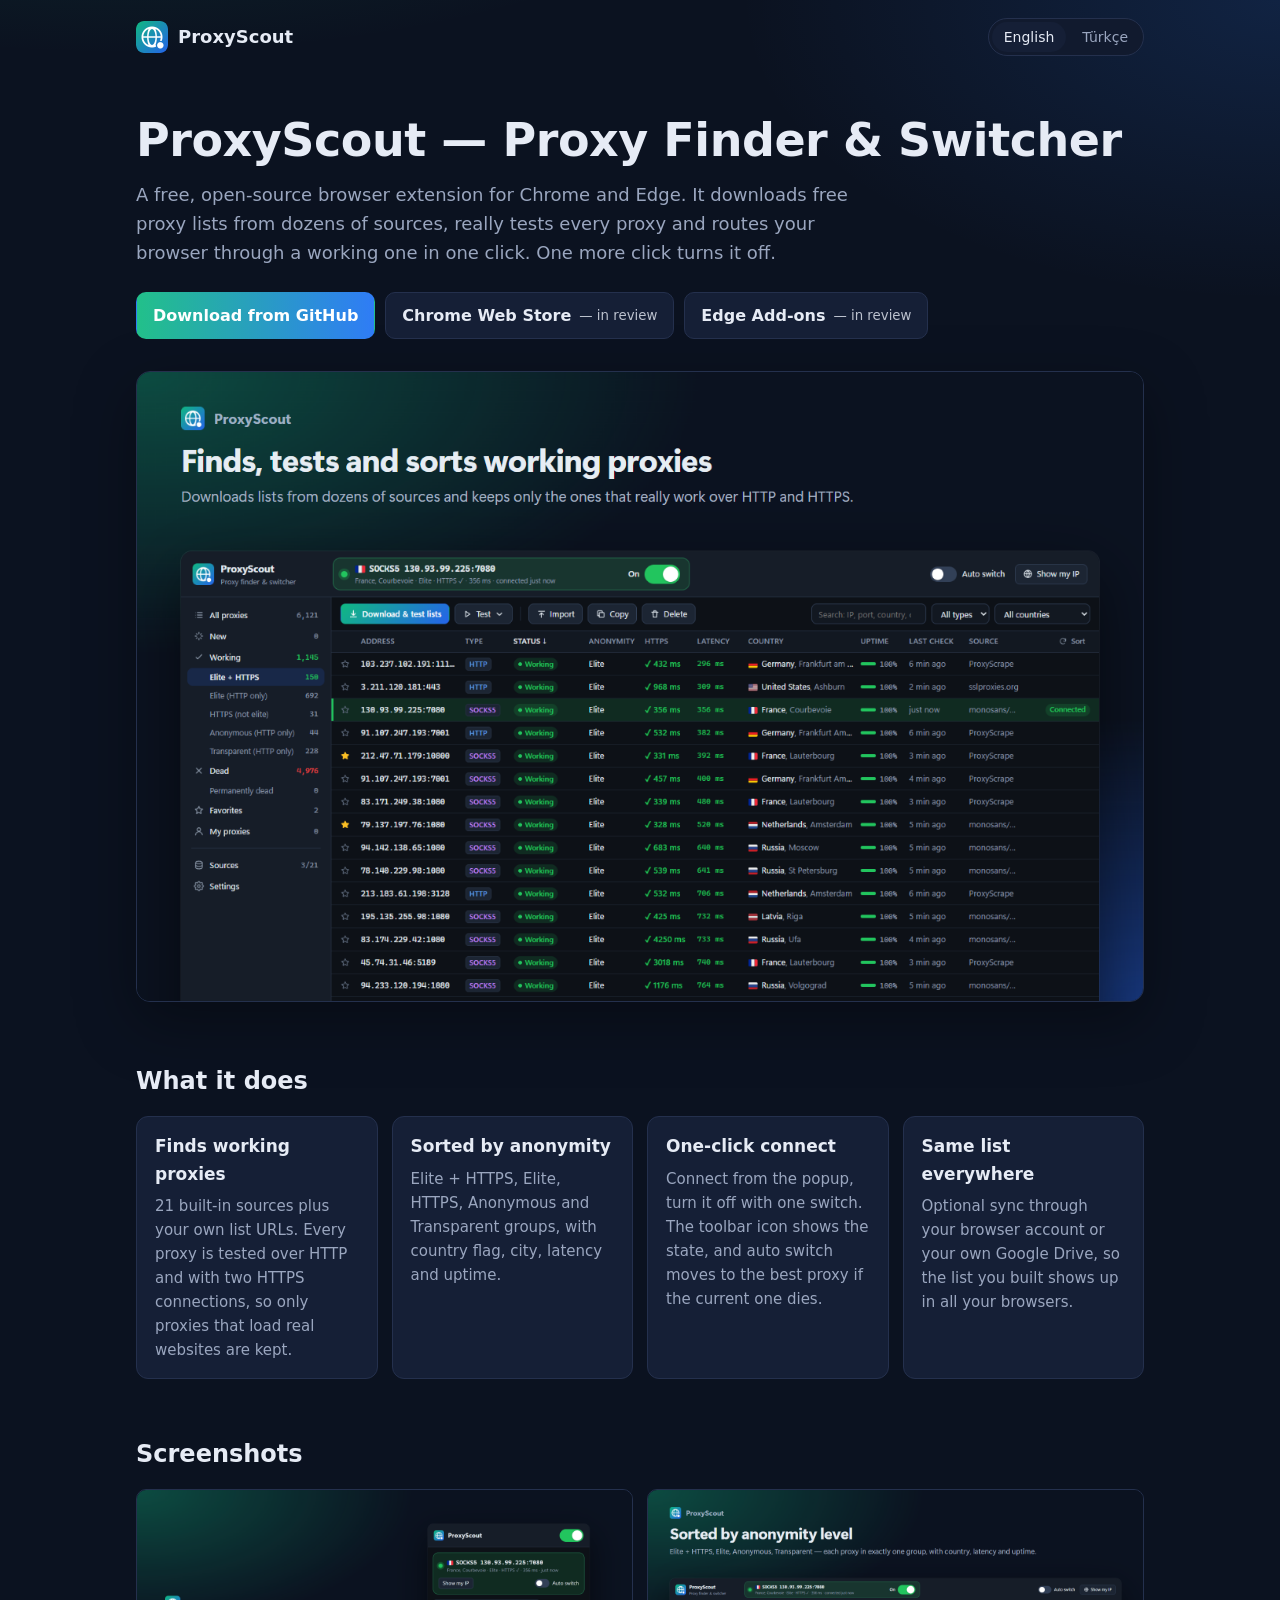
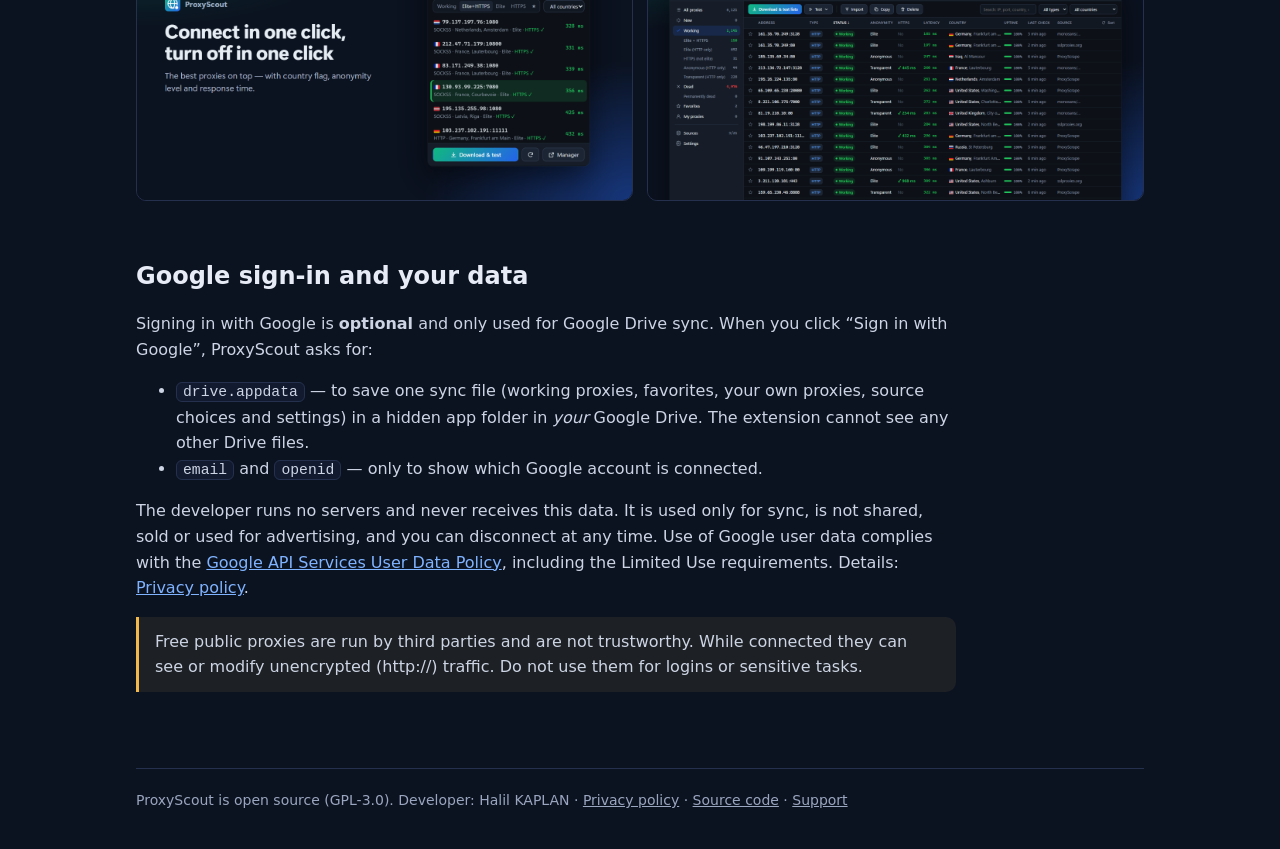
==== proxyscout/index.html @ 0f6cc794 "Add ProxyScout homepage, privacy policy and Search Console verification" ====
<!doctype html>
<html lang="en" data-lang="en">
<head>
  <meta charset="utf-8">
  <meta name="viewport" content="width=device-width, initial-scale=1">
  <title>ProxyScout — Proxy Finder &amp; Switcher</title>
  <meta name="title-en" content="ProxyScout — Proxy Finder & Switcher">
  <meta name="title-tr" content="ProxyScout — Proxy Bulucu ve Değiştirici">
  <meta name="description" content="ProxyScout is a free, open-source browser extension for Chrome and Edge that downloads free proxy lists, tests them and routes your browser through a working proxy in one click.">
  <link rel="icon" href="assets/icon.png">
  <link rel="stylesheet" href="assets/style.css">
  <script src="assets/lang.js"></script>
</head>
<body>
  <div class="wrap">
    <header class="top">
      <a class="brand" href="./"><img src="assets/icon.png" alt="">ProxyScout</a>
      <div class="lang" role="group" aria-label="Language">
        <button type="button" data-lang="en" aria-pressed="true">English</button>
        <button type="button" data-lang="tr" aria-pressed="false">Türkçe</button>
      </div>
    </header>

    <!-- ===================== ENGLISH ===================== -->
    <main lang-block="en" lang="en">
      <div class="hero">
        <h1>ProxyScout — Proxy Finder &amp; Switcher</h1>
        <p class="lead">A free, open-source browser extension for Chrome and Edge. It downloads free proxy lists from dozens of sources, really tests every proxy and routes your browser through a working one in one click. One more click turns it off.</p>
        <div class="btns">
          <a class="btn primary" href="https://github.com/Halil-KAPLAN/ProxyScout/releases/latest">Download from GitHub</a>
          <span class="btn">Chrome Web Store <small>— in review</small></span>
          <span class="btn">Edge Add-ons <small>— in review</small></span>
        </div>
        <div class="shot"><img src="assets/en/01-list.png" width="1280" height="800" alt="ProxyScout manager page listing tested, working proxies by anonymity level"></div>
      </div>

      <section>
        <h2>What it does</h2>
        <div class="grid">
          <div class="card"><h3>Finds working proxies</h3><p>21 built-in sources plus your own list URLs. Every proxy is tested over HTTP and with two HTTPS connections, so only proxies that load real websites are kept.</p></div>
          <div class="card"><h3>Sorted by anonymity</h3><p>Elite + HTTPS, Elite, HTTPS, Anonymous and Transparent groups, with country flag, city, latency and uptime.</p></div>
          <div class="card"><h3>One-click connect</h3><p>Connect from the popup, turn it off with one switch. The toolbar icon shows the state, and auto switch moves to the best proxy if the current one dies.</p></div>
          <div class="card"><h3>Same list everywhere</h3><p>Optional sync through your browser account or your own Google Drive, so the list you built shows up in all your browsers.</p></div>
        </div>
      </section>

      <section>
        <h2>Screenshots</h2>
        <div class="shots">
          <img src="assets/en/02-popup.png" width="1280" height="800" alt="Popup: connect in one click, turn off in one click" loading="lazy">
          <img src="assets/en/03-cats.png" width="1280" height="800" alt="Proxies sorted by anonymity level" loading="lazy">
        </div>
      </section>

      <section class="prose">
        <h2>Google sign-in and your data</h2>
        <p>Signing in with Google is <strong>optional</strong> and only used for Google Drive sync. When you click “Sign in with Google”, ProxyScout asks for:</p>
        <ul>
          <li><code>drive.appdata</code> — to save one sync file (working proxies, favorites, your own proxies, source choices and settings) in a hidden app folder in <em>your</em> Google Drive. The extension cannot see any other Drive files.</li>
          <li><code>email</code> and <code>openid</code> — only to show which Google account is connected.</li>
        </ul>
        <p>The developer runs no servers and never receives this data. It is used only for sync, is not shared, sold or used for advertising, and you can disconnect at any time. Use of Google user data complies with the <a href="https://developers.google.com/terms/api-services-user-data-policy">Google API Services User Data Policy</a>, including the Limited Use requirements. Details: <a href="privacy.html">Privacy policy</a>.</p>
        <p class="note">Free public proxies are run by third parties and are not trustworthy. While connected they can see or modify unencrypted (http://) traffic. Do not use them for logins or sensitive tasks.</p>
      </section>
    </main>

    <!-- ===================== TÜRKÇE ===================== -->
    <main lang-block="tr" lang="tr">
      <div class="hero">
        <h1>ProxyScout — Proxy Bulucu ve Değiştirici</h1>
        <p class="lead">Chrome ve Edge için ücretsiz ve açık kaynak bir tarayıcı eklentisi. Onlarca kaynaktan ücretsiz proxy listelerini indirir, her birini gerçekten test eder ve tek tıkla tarayıcınızı çalışan bir proxy'ye yönlendirir. Bir tıkla da kapatırsınız.</p>
        <div class="btns">
          <a class="btn primary" href="https://github.com/Halil-KAPLAN/ProxyScout/releases/latest">GitHub'dan indir</a>
          <span class="btn">Chrome Web Store <small>— incelemede</small></span>
          <span class="btn">Edge Add-ons <small>— incelemede</small></span>
        </div>
        <div class="shot"><img src="assets/tr/01-list.png" width="1280" height="800" alt="ProxyScout yönetici sayfası: test edilmiş, çalışan proxy'ler gizlilik düzeyine göre listeleniyor"></div>
      </div>

      <section>
        <h2>Ne yapar?</h2>
        <div class="grid">
          <div class="card"><h3>Çalışan proxy'leri bulur</h3><p>21 hazır kaynak ve kendi liste adresleriniz. Her proxy HTTP ve iki ayrı HTTPS bağlantısıyla test edilir; yalnızca gerçek siteleri açabilenler kalır.</p></div>
          <div class="card"><h3>Gizlilik düzeyine göre ayırır</h3><p>Elit + HTTPS, Elit, HTTPS, Anonim ve Şeffaf grupları; ülke bayrağı, şehir, gecikme ve başarı oranıyla.</p></div>
          <div class="card"><h3>Tek tıkla bağlanır</h3><p>Popup'tan bağlanın, tek anahtarla kapatın. Araç çubuğu ikonu durumu gösterir; otomatik geçiş, bağlı proxy ölürse en iyisine geçer.</p></div>
          <div class="card"><h3>Her yerde aynı liste</h3><p>İsteğe bağlı olarak tarayıcı hesabınız ya da kendi Google Drive'ınız üzerinden senkron; hazırladığınız liste tüm tarayıcılarınızda görünür.</p></div>
        </div>
      </section>

      <section>
        <h2>Ekran görüntüleri</h2>
        <div class="shots">
          <img src="assets/tr/02-popup.png" width="1280" height="800" alt="Popup: tek tıkla bağlan, tek tıkla kapat" loading="lazy">
          <img src="assets/tr/03-cats.png" width="1280" height="800" alt="Gizlilik düzeyine göre kategoriler" loading="lazy">
        </div>
      </section>

      <section class="prose">
        <h2>Google ile giriş ve verileriniz</h2>
        <p>Google ile giriş <strong>isteğe bağlıdır</strong> ve yalnızca Google Drive senkronu için kullanılır. "Google ile bağlan"a bastığınızda ProxyScout şu izinleri ister:</p>
        <ul>
          <li><code>drive.appdata</code> — senkron dosyasını (çalışan proxy'ler, favoriler, kendi proxy'leriniz, kaynak seçimleri ve ayarlar) <em>sizin</em> Google Drive'ınızdaki gizli uygulama klasörüne kaydetmek için. Eklenti Drive'daki diğer dosyalarınızı göremez.</li>
          <li><code>email</code> ve <code>openid</code> — yalnızca hangi Google hesabıyla bağlı olduğunuzu göstermek için.</li>
        </ul>
        <p>Geliştiricinin hiçbir sunucusu yoktur ve bu verilere hiçbir zaman erişmez. Veriler yalnızca senkron için kullanılır; paylaşılmaz, satılmaz, reklam için kullanılmaz ve bağlantıyı istediğiniz zaman kaldırabilirsiniz. Google kullanıcı verilerinin kullanımı, Sınırlı Kullanım (Limited Use) koşulları dahil, <a href="https://developers.google.com/terms/api-services-user-data-policy">Google API Hizmetleri Kullanıcı Verileri Politikası</a>'na uygundur. Ayrıntılar: <a href="privacy.html">Gizlilik politikası</a>.</p>
        <p class="note">Ücretsiz/açık proxy'ler üçüncü kişilerce işletilir ve güvenilir değildir. Bağlıyken şifrelenmemiş (http://) trafiğinizi görebilir veya değiştirebilirler. Şifre girdiğiniz ya da hassas işlem yaptığınız sitelerde kullanmayın.</p>
      </section>
    </main>

    <footer>
      <span lang-block="en">ProxyScout is open source (GPL-3.0). Developer: Halil KAPLAN · <a href="privacy.html">Privacy policy</a> · <a href="https://github.com/Halil-KAPLAN/ProxyScout">Source code</a> · <a href="https://github.com/Halil-KAPLAN/ProxyScout/issues">Support</a></span>
      <span lang-block="tr">ProxyScout açık kaynaktır (GPL-3.0). Geliştirici: Halil KAPLAN · <a href="privacy.html">Gizlilik politikası</a> · <a href="https://github.com/Halil-KAPLAN/ProxyScout">Kaynak kod</a> · <a href="https://github.com/Halil-KAPLAN/ProxyScout/issues">Destek</a></span>
    </footer>
  </div>
</body>
</html>
---- proxyscout/assets/style.css ----
:root {
  --bg: #0b1220;
  --bg-2: #111a2e;
  --card: #151f36;
  --line: #24304d;
  --text: #e6ebf5;
  --muted: #9aa6bf;
  --accent: #22c08a;
  --accent-2: #2f7cf6;
  --warn: #f2b84b;
}

* { box-sizing: border-box; }

html { -webkit-text-size-adjust: 100%; }

body {
  margin: 0;
  background: var(--bg);
  background-image: radial-gradient(1200px 500px at 10% -10%, rgba(34, 192, 138, .18), transparent 60%),
    radial-gradient(900px 500px at 100% 0%, rgba(47, 124, 246, .16), transparent 60%);
  background-repeat: no-repeat;
  color: var(--text);
  font: 16px/1.6 system-ui, -apple-system, "Segoe UI", Roboto, "Helvetica Neue", Arial, sans-serif;
}

a { color: #7fb3ff; }
a:hover { color: #a9cbff; }

.wrap { max-width: 1040px; margin: 0 auto; padding: 0 16px; }

header.top {
  display: flex; align-items: center; justify-content: space-between; gap: 12px;
  padding: 18px 0;
}
.brand { display: flex; align-items: center; gap: 10px; color: var(--text); text-decoration: none; font-weight: 700; font-size: 18px; }
.brand img { width: 32px; height: 32px; border-radius: 8px; }

.lang { display: flex; gap: 4px; background: var(--bg-2); border: 1px solid var(--line); border-radius: 999px; padding: 3px; }
.lang button {
  border: 0; background: transparent; color: var(--muted); font: inherit; font-size: 14px;
  padding: 4px 12px; border-radius: 999px; cursor: pointer;
}
.lang button[aria-pressed="true"] { background: var(--card); color: var(--text); }

.hero { padding: 40px 0 24px; }
.hero h1 { font-size: clamp(30px, 5vw, 46px); line-height: 1.15; margin: 0 0 14px; letter-spacing: -.01em; }
.hero p.lead { color: var(--muted); font-size: 18px; max-width: 720px; margin: 0 0 24px; }

.btns { display: flex; flex-wrap: wrap; gap: 10px; }
.btn {
  display: inline-flex; align-items: center; gap: 8px; padding: 10px 16px; border-radius: 10px;
  text-decoration: none; font-weight: 600; border: 1px solid var(--line); color: var(--text); background: var(--card);
}
.btn.primary { background: linear-gradient(90deg, var(--accent), var(--accent-2)); border-color: transparent; color: #fff; }
.btn small { font-weight: 400; color: inherit; opacity: .8; }

.shot { margin: 32px 0 8px; border-radius: 14px; overflow: hidden; border: 1px solid var(--line); box-shadow: 0 20px 60px rgba(0, 0, 0, .35); }
.shot img { display: block; width: 100%; height: auto; }

section { padding: 28px 0; }
h2 { font-size: 24px; margin: 0 0 16px; }

.grid { display: grid; grid-template-columns: repeat(auto-fit, minmax(240px, 1fr)); gap: 14px; }
.card { background: var(--card); border: 1px solid var(--line); border-radius: 12px; padding: 16px 18px; }
.card h3 { margin: 0 0 6px; font-size: 17px; }
.card p { margin: 0; color: var(--muted); font-size: 15px; }

.shots { display: grid; grid-template-columns: repeat(auto-fit, minmax(300px, 1fr)); gap: 14px; }
.shots img { width: 100%; height: auto; border-radius: 10px; border: 1px solid var(--line); display: block; }

.note { border-left: 3px solid var(--warn); background: rgba(242, 184, 75, .08); padding: 12px 16px; border-radius: 0 10px 10px 0; color: var(--text); }

.prose { max-width: 820px; }
.prose p, .prose li { color: #cdd5e5; }
.prose code { background: var(--bg-2); border: 1px solid var(--line); padding: 1px 6px; border-radius: 6px; font-size: .92em; }

.table-wrap { overflow-x: auto; }
table { border-collapse: collapse; width: 100%; font-size: 15px; }
th, td { border-bottom: 1px solid var(--line); padding: 10px 8px; text-align: left; vertical-align: top; }
th { color: var(--muted); font-weight: 600; }

footer { border-top: 1px solid var(--line); margin-top: 32px; padding: 20px 0 40px; color: var(--muted); font-size: 14px; }
footer a { color: var(--muted); }

[lang-block] { display: none; }
html[data-lang="en"] [lang-block="en"],
html[data-lang="tr"] [lang-block="tr"] { display: block; }
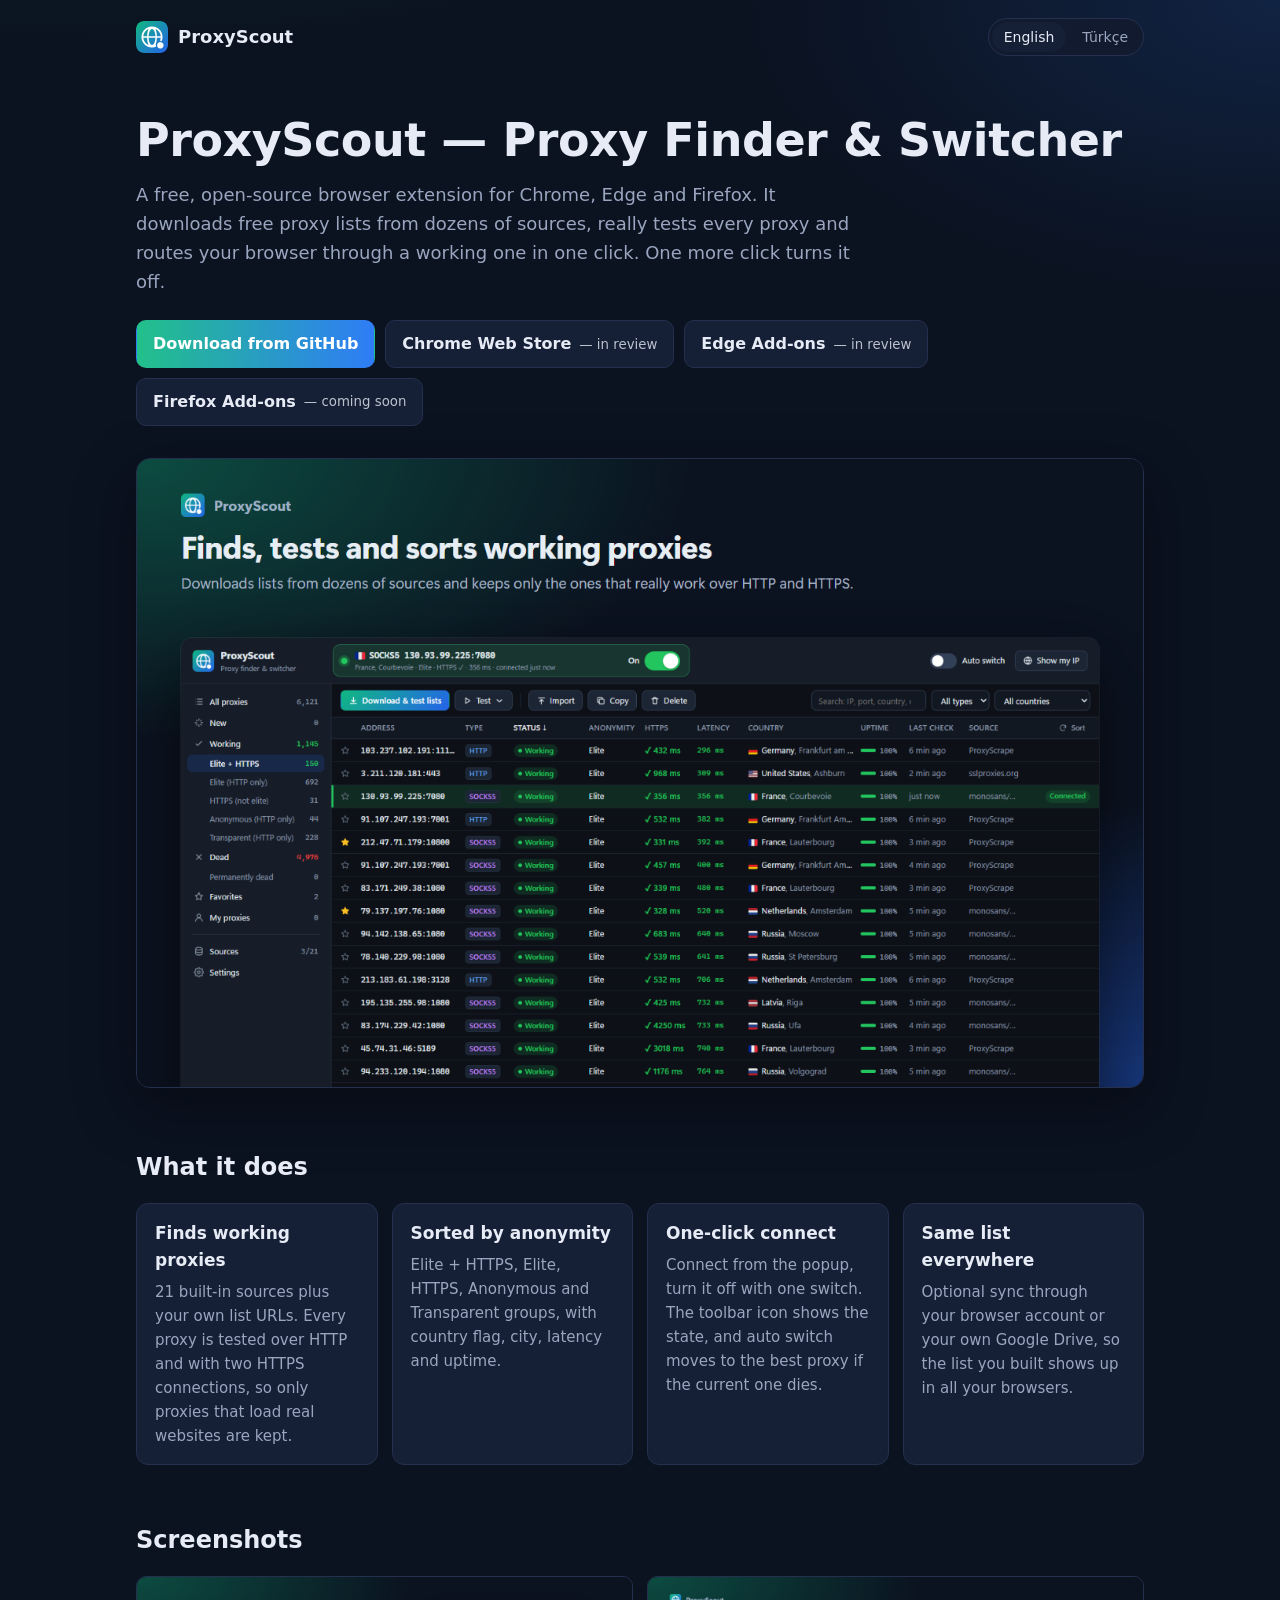
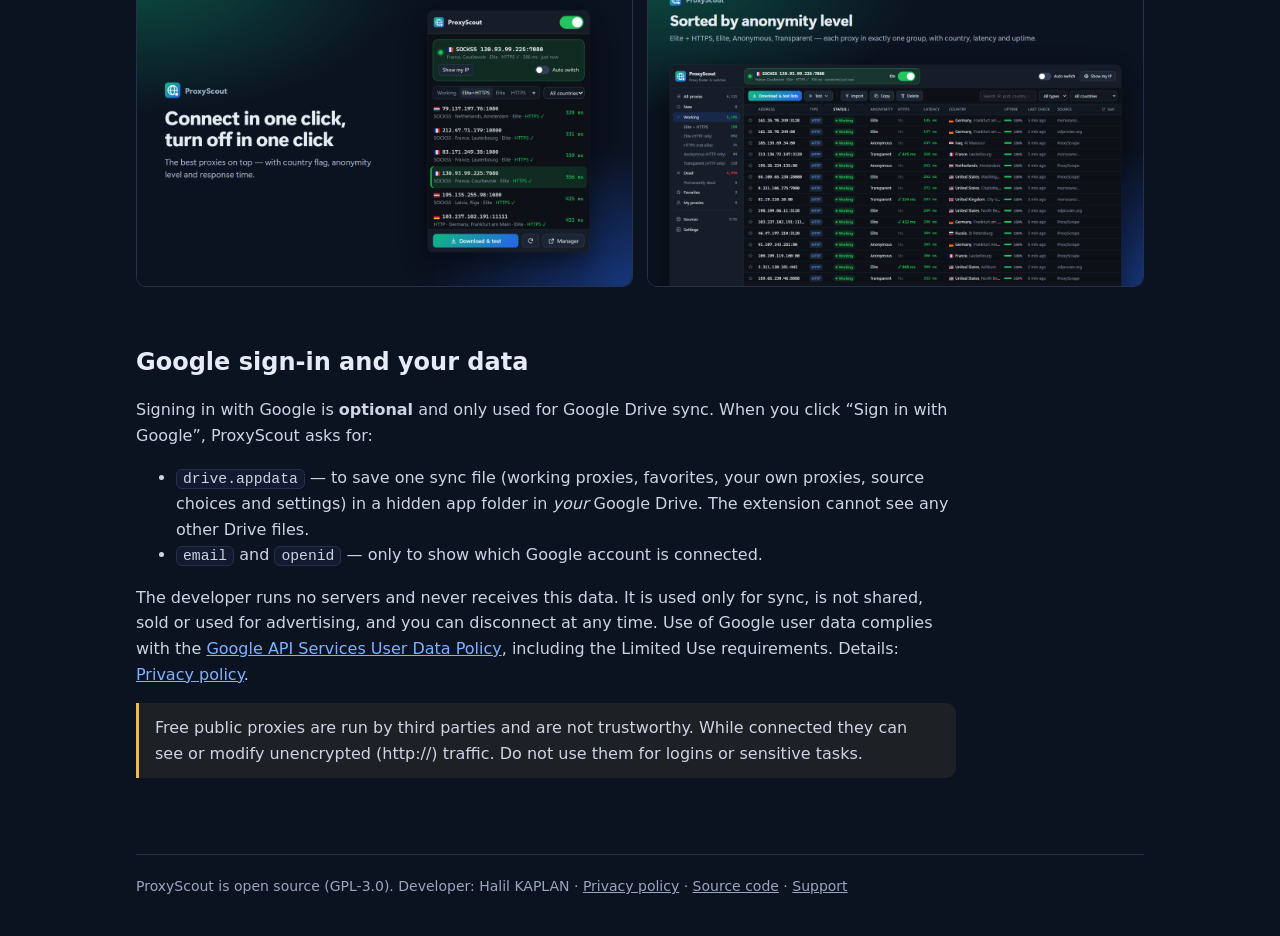
==== commit 97bc39a3: "ProxyScout: mention Firefox support and Firefox sync in the privacy policy" ====
--- a/proxyscout/index.html
+++ b/proxyscout/index.html
@@ -6,7 +6,7 @@
   <title>ProxyScout — Proxy Finder &amp; Switcher</title>
   <meta name="title-en" content="ProxyScout — Proxy Finder & Switcher">
   <meta name="title-tr" content="ProxyScout — Proxy Bulucu ve Değiştirici">
-  <meta name="description" content="ProxyScout is a free, open-source browser extension for Chrome and Edge that downloads free proxy lists, tests them and routes your browser through a working proxy in one click.">
+  <meta name="description" content="ProxyScout is a free, open-source browser extension for Chrome, Edge and Firefox that downloads free proxy lists, tests them and routes your browser through a working proxy in one click.">
   <link rel="icon" href="assets/icon.png">
   <link rel="stylesheet" href="assets/style.css">
   <script src="assets/lang.js"></script>
@@ -25,11 +25,12 @@
     <main lang-block="en" lang="en">
       <div class="hero">
         <h1>ProxyScout — Proxy Finder &amp; Switcher</h1>
-        <p class="lead">A free, open-source browser extension for Chrome and Edge. It downloads free proxy lists from dozens of sources, really tests every proxy and routes your browser through a working one in one click. One more click turns it off.</p>
+        <p class="lead">A free, open-source browser extension for Chrome, Edge and Firefox. It downloads free proxy lists from dozens of sources, really tests every proxy and routes your browser through a working one in one click. One more click turns it off.</p>
         <div class="btns">
           <a class="btn primary" href="https://github.com/Halil-KAPLAN/ProxyScout/releases/latest">Download from GitHub</a>
           <span class="btn">Chrome Web Store <small>— in review</small></span>
           <span class="btn">Edge Add-ons <small>— in review</small></span>
+          <span class="btn">Firefox Add-ons <small>— coming soon</small></span>
         </div>
         <div class="shot"><img src="assets/en/01-list.png" width="1280" height="800" alt="ProxyScout manager page listing tested, working proxies by anonymity level"></div>
       </div>
@@ -68,11 +69,12 @@
     <main lang-block="tr" lang="tr">
       <div class="hero">
         <h1>ProxyScout — Proxy Bulucu ve Değiştirici</h1>
-        <p class="lead">Chrome ve Edge için ücretsiz ve açık kaynak bir tarayıcı eklentisi. Onlarca kaynaktan ücretsiz proxy listelerini indirir, her birini gerçekten test eder ve tek tıkla tarayıcınızı çalışan bir proxy'ye yönlendirir. Bir tıkla da kapatırsınız.</p>
+        <p class="lead">Chrome, Edge ve Firefox için ücretsiz ve açık kaynak bir tarayıcı eklentisi. Onlarca kaynaktan ücretsiz proxy listelerini indirir, her birini gerçekten test eder ve tek tıkla tarayıcınızı çalışan bir proxy'ye yönlendirir. Bir tıkla da kapatırsınız.</p>
         <div class="btns">
           <a class="btn primary" href="https://github.com/Halil-KAPLAN/ProxyScout/releases/latest">GitHub'dan indir</a>
           <span class="btn">Chrome Web Store <small>— incelemede</small></span>
           <span class="btn">Edge Add-ons <small>— incelemede</small></span>
+          <span class="btn">Firefox Add-ons <small>— yakında</small></span>
         </div>
         <div class="shot"><img src="assets/tr/01-list.png" width="1280" height="800" alt="ProxyScout yönetici sayfası: test edilmiş, çalışan proxy'ler gizlilik düzeyine göre listeleniyor"></div>
       </div>
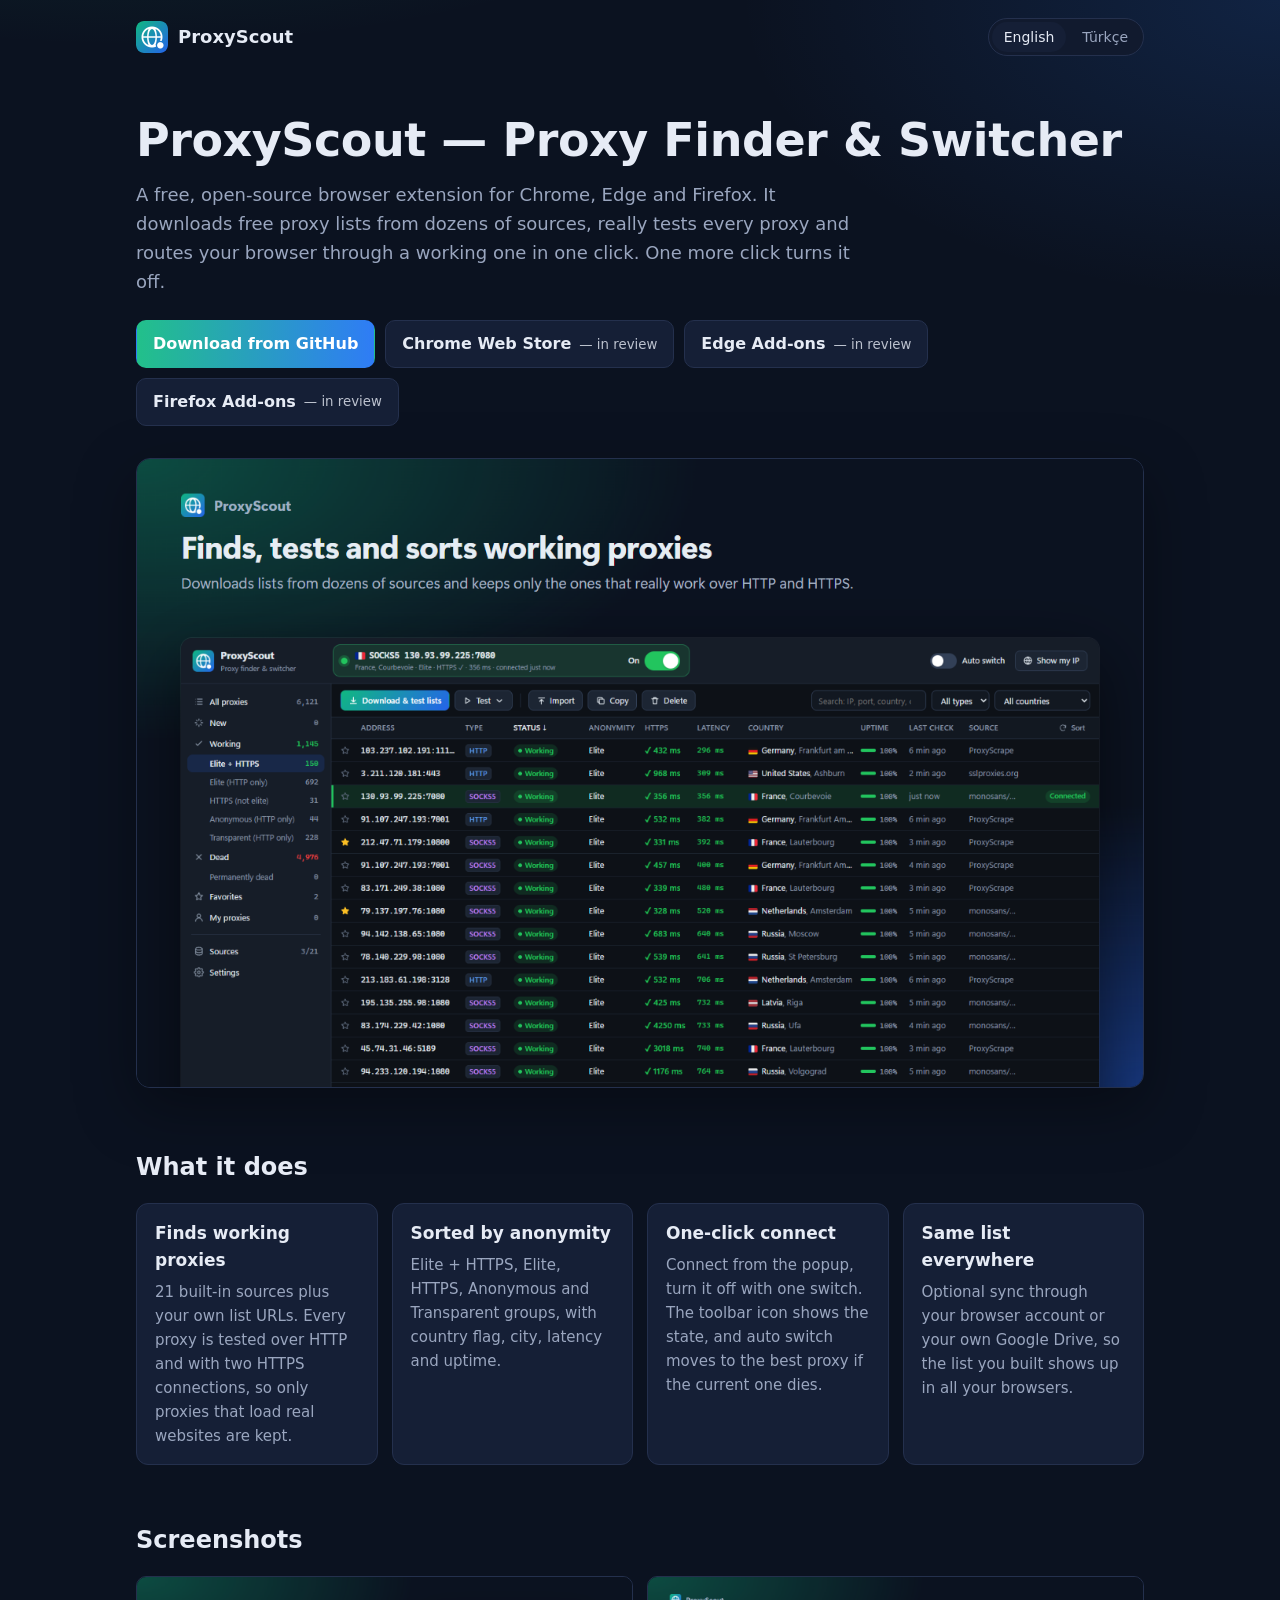
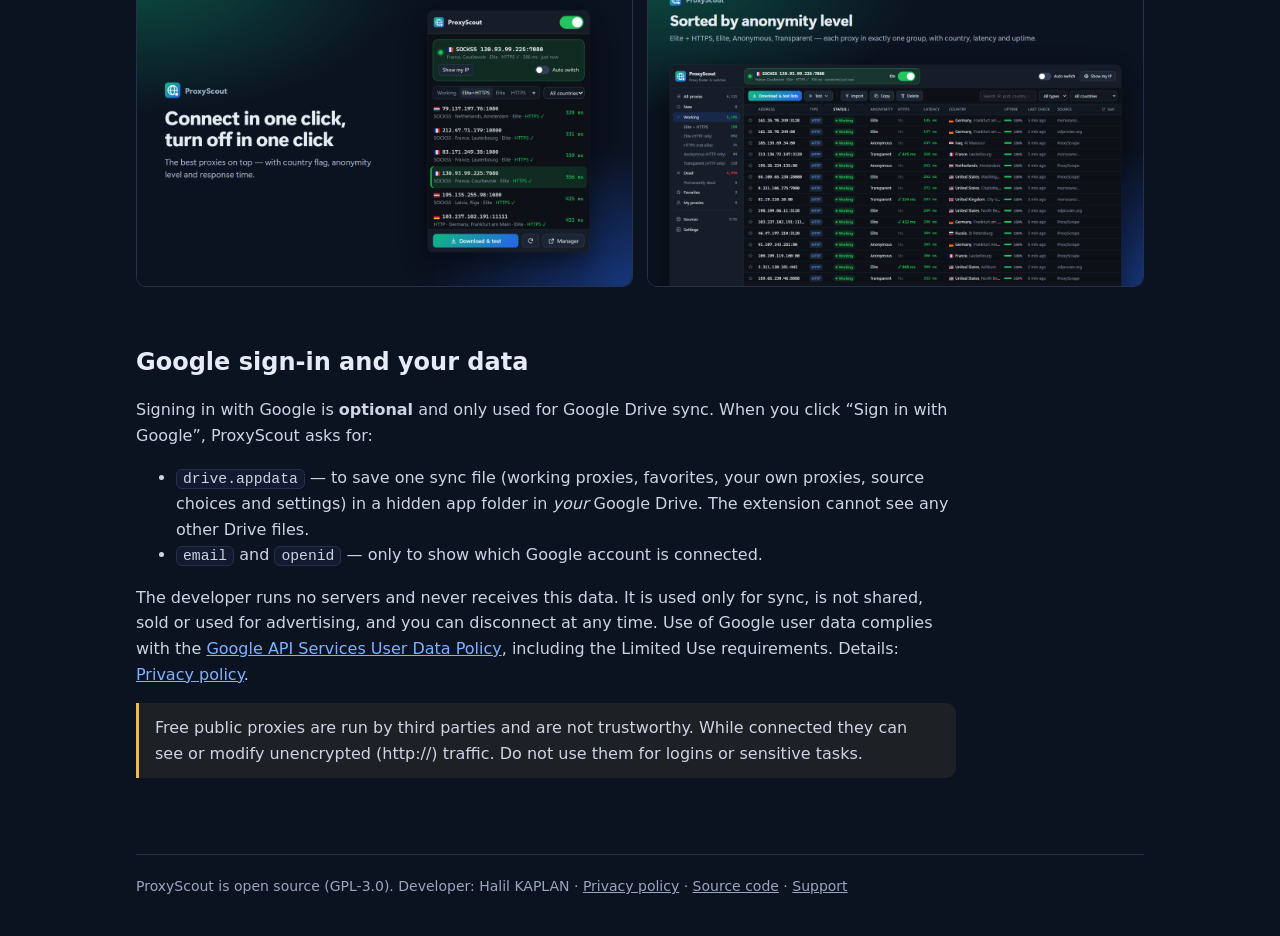
==== commit 58b6c41c: "ProxyScout: Firefox Add-ons is in review" ====
--- a/proxyscout/index.html
+++ b/proxyscout/index.html
@@ -30,7 +30,7 @@
           <a class="btn primary" href="https://github.com/Halil-KAPLAN/ProxyScout/releases/latest">Download from GitHub</a>
           <span class="btn">Chrome Web Store <small>— in review</small></span>
           <span class="btn">Edge Add-ons <small>— in review</small></span>
-          <span class="btn">Firefox Add-ons <small>— coming soon</small></span>
+          <span class="btn">Firefox Add-ons <small>— in review</small></span>
         </div>
         <div class="shot"><img src="assets/en/01-list.png" width="1280" height="800" alt="ProxyScout manager page listing tested, working proxies by anonymity level"></div>
       </div>
@@ -74,7 +74,7 @@
           <a class="btn primary" href="https://github.com/Halil-KAPLAN/ProxyScout/releases/latest">GitHub'dan indir</a>
           <span class="btn">Chrome Web Store <small>— incelemede</small></span>
           <span class="btn">Edge Add-ons <small>— incelemede</small></span>
-          <span class="btn">Firefox Add-ons <small>— yakında</small></span>
+          <span class="btn">Firefox Add-ons <small>— incelemede</small></span>
         </div>
         <div class="shot"><img src="assets/tr/01-list.png" width="1280" height="800" alt="ProxyScout yönetici sayfası: test edilmiş, çalışan proxy'ler gizlilik düzeyine göre listeleniyor"></div>
       </div>
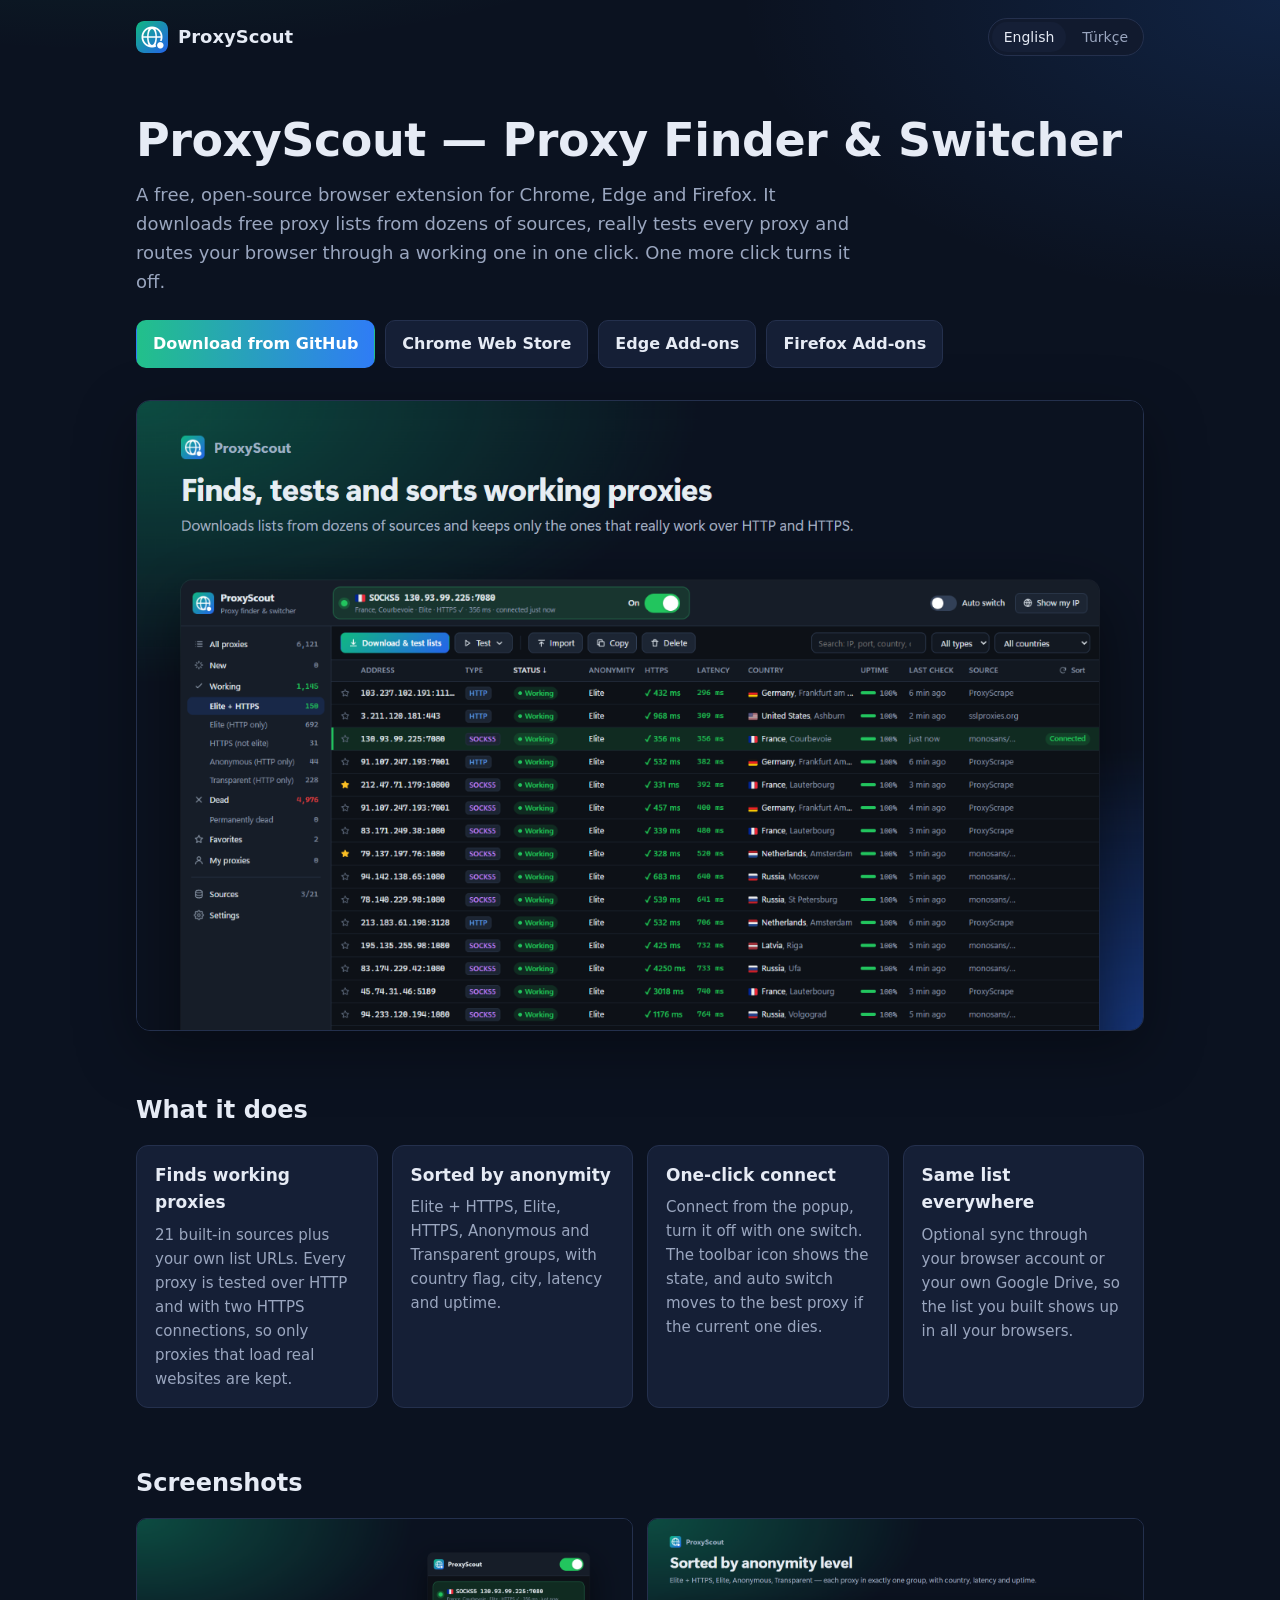
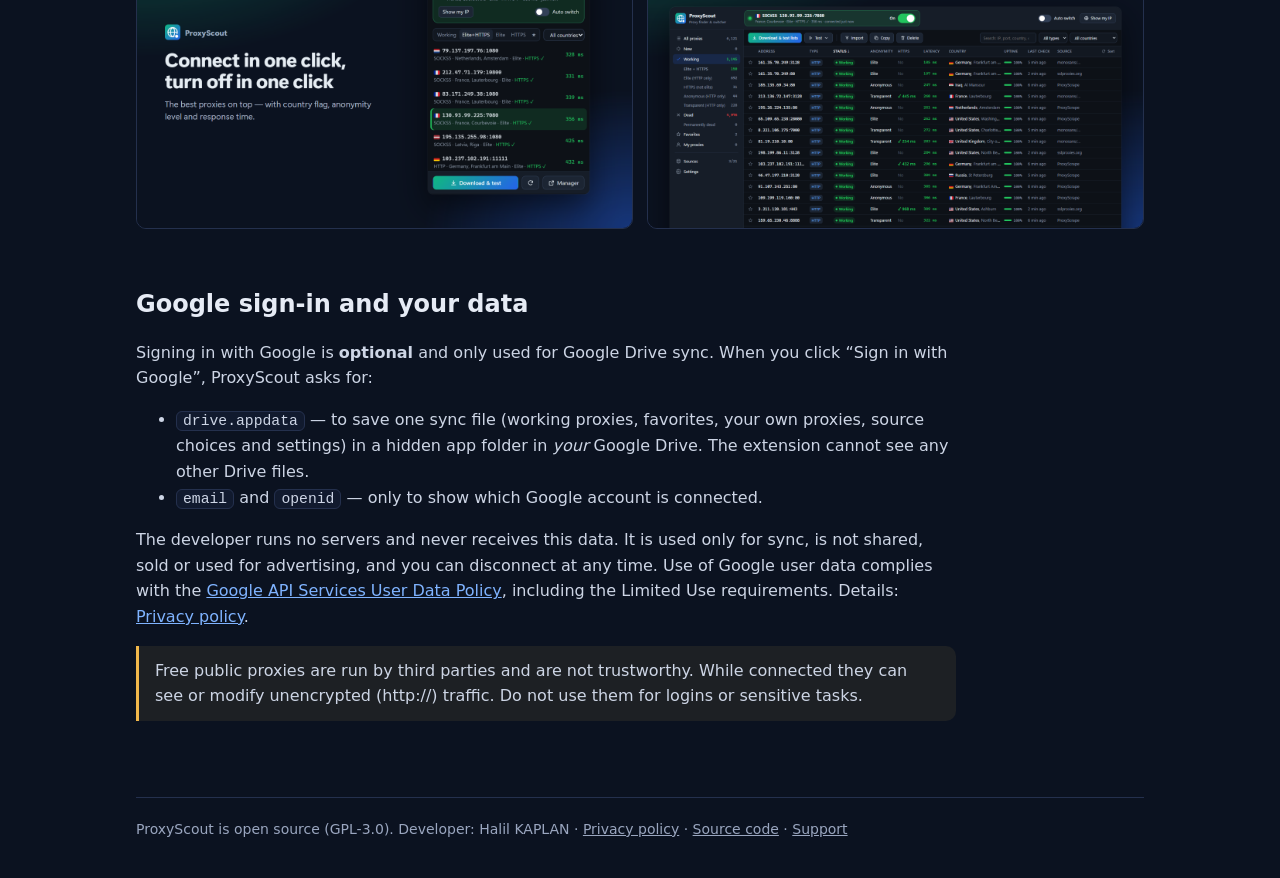
==== commit 6253a88e: "ProxyScout: link the Chrome, Edge and Firefox store pages" ====
--- a/proxyscout/index.html
+++ b/proxyscout/index.html
@@ -28,9 +28,9 @@
         <p class="lead">A free, open-source browser extension for Chrome, Edge and Firefox. It downloads free proxy lists from dozens of sources, really tests every proxy and routes your browser through a working one in one click. One more click turns it off.</p>
         <div class="btns">
           <a class="btn primary" href="https://github.com/Halil-KAPLAN/ProxyScout/releases/latest">Download from GitHub</a>
-          <span class="btn">Chrome Web Store <small>— in review</small></span>
-          <span class="btn">Edge Add-ons <small>— in review</small></span>
-          <span class="btn">Firefox Add-ons <small>— in review</small></span>
+          <a class="btn" href="https://chromewebstore.google.com/detail/dldogmkmofnbapihicpkholeldcipmik">Chrome Web Store</a>
+          <a class="btn" href="https://microsoftedge.microsoft.com/addons/detail/fmgnnkkdafjkkdfbohbgcgpblondogon">Edge Add-ons</a>
+          <a class="btn" href="https://addons.mozilla.org/firefox/addon/proxyscout/">Firefox Add-ons</a>
         </div>
         <div class="shot"><img src="assets/en/01-list.png" width="1280" height="800" alt="ProxyScout manager page listing tested, working proxies by anonymity level"></div>
       </div>
@@ -72,9 +72,9 @@
         <p class="lead">Chrome, Edge ve Firefox için ücretsiz ve açık kaynak bir tarayıcı eklentisi. Onlarca kaynaktan ücretsiz proxy listelerini indirir, her birini gerçekten test eder ve tek tıkla tarayıcınızı çalışan bir proxy'ye yönlendirir. Bir tıkla da kapatırsınız.</p>
         <div class="btns">
           <a class="btn primary" href="https://github.com/Halil-KAPLAN/ProxyScout/releases/latest">GitHub'dan indir</a>
-          <span class="btn">Chrome Web Store <small>— incelemede</small></span>
-          <span class="btn">Edge Add-ons <small>— incelemede</small></span>
-          <span class="btn">Firefox Add-ons <small>— incelemede</small></span>
+          <a class="btn" href="https://chromewebstore.google.com/detail/dldogmkmofnbapihicpkholeldcipmik">Chrome Web Store</a>
+          <a class="btn" href="https://microsoftedge.microsoft.com/addons/detail/fmgnnkkdafjkkdfbohbgcgpblondogon">Edge Add-ons</a>
+          <a class="btn" href="https://addons.mozilla.org/firefox/addon/proxyscout/">Firefox Add-ons</a>
         </div>
         <div class="shot"><img src="assets/tr/01-list.png" width="1280" height="800" alt="ProxyScout yönetici sayfası: test edilmiş, çalışan proxy'ler gizlilik düzeyine göre listeleniyor"></div>
       </div>
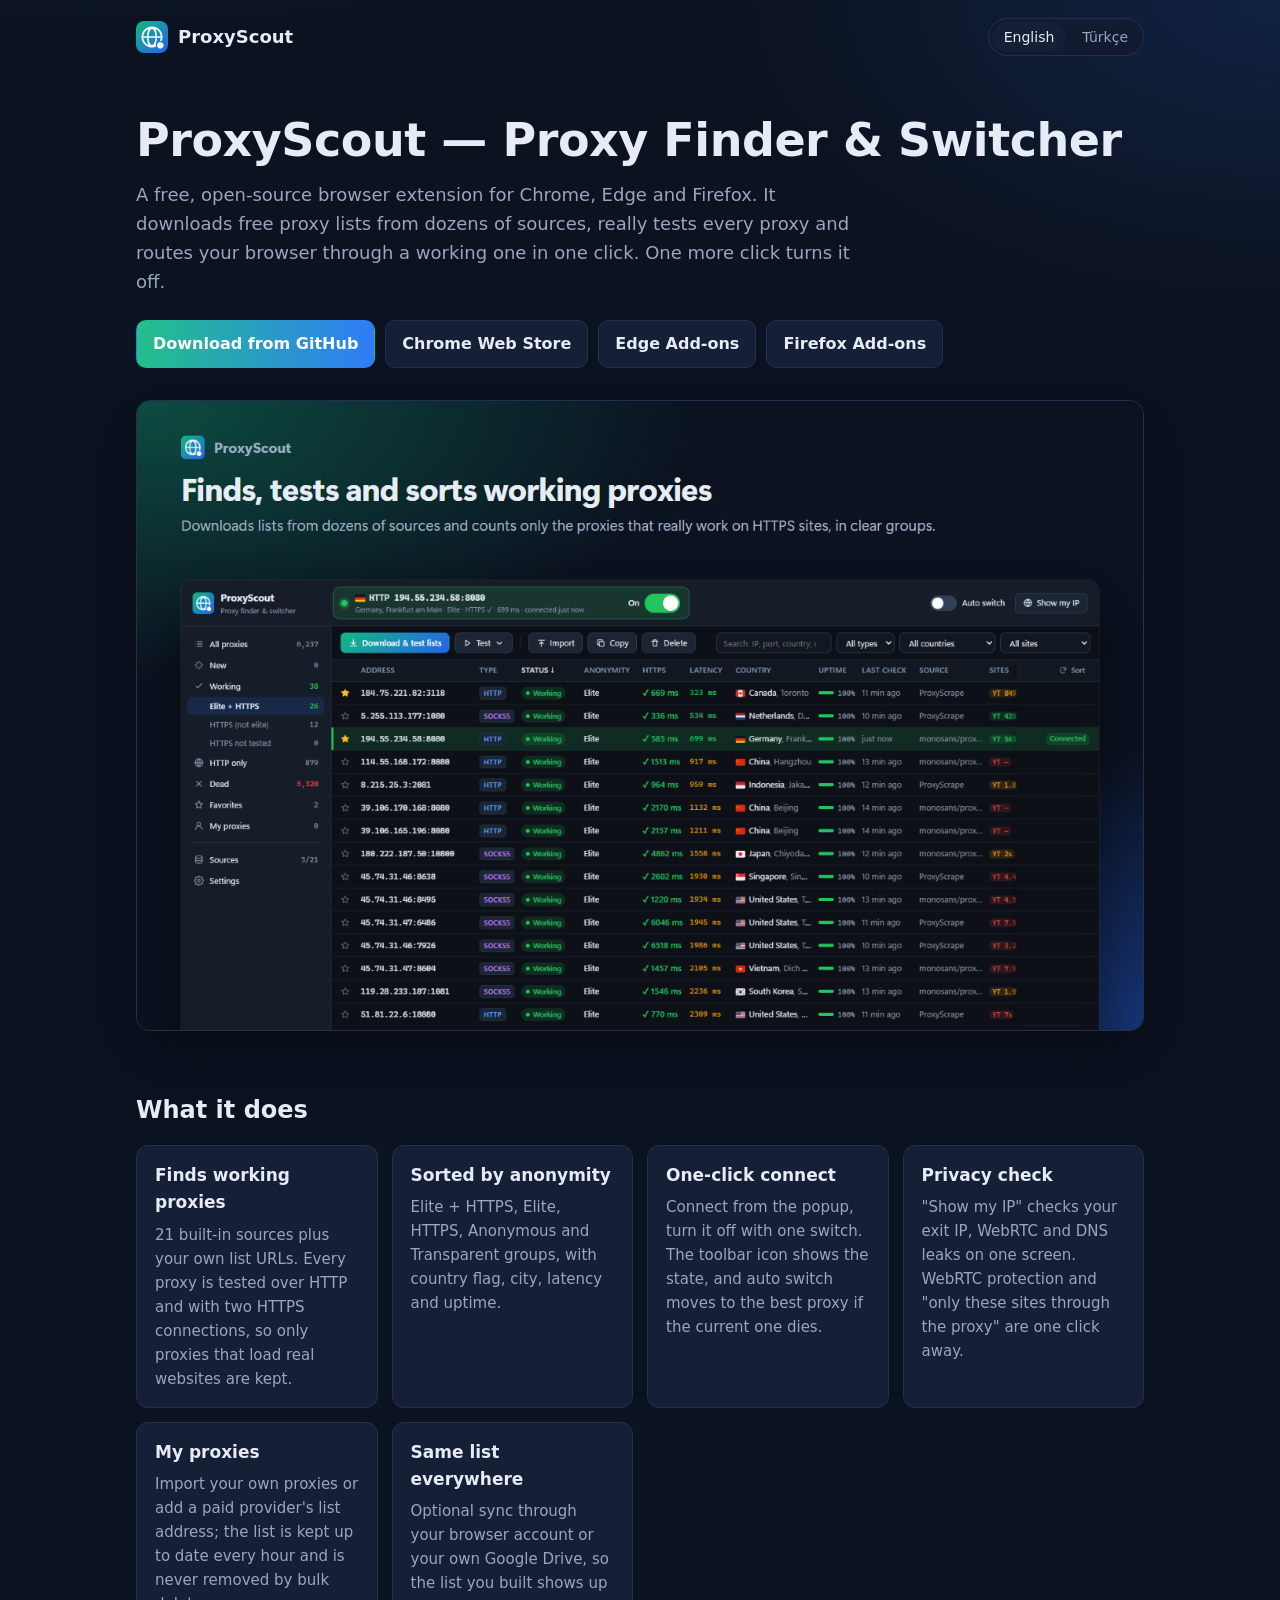
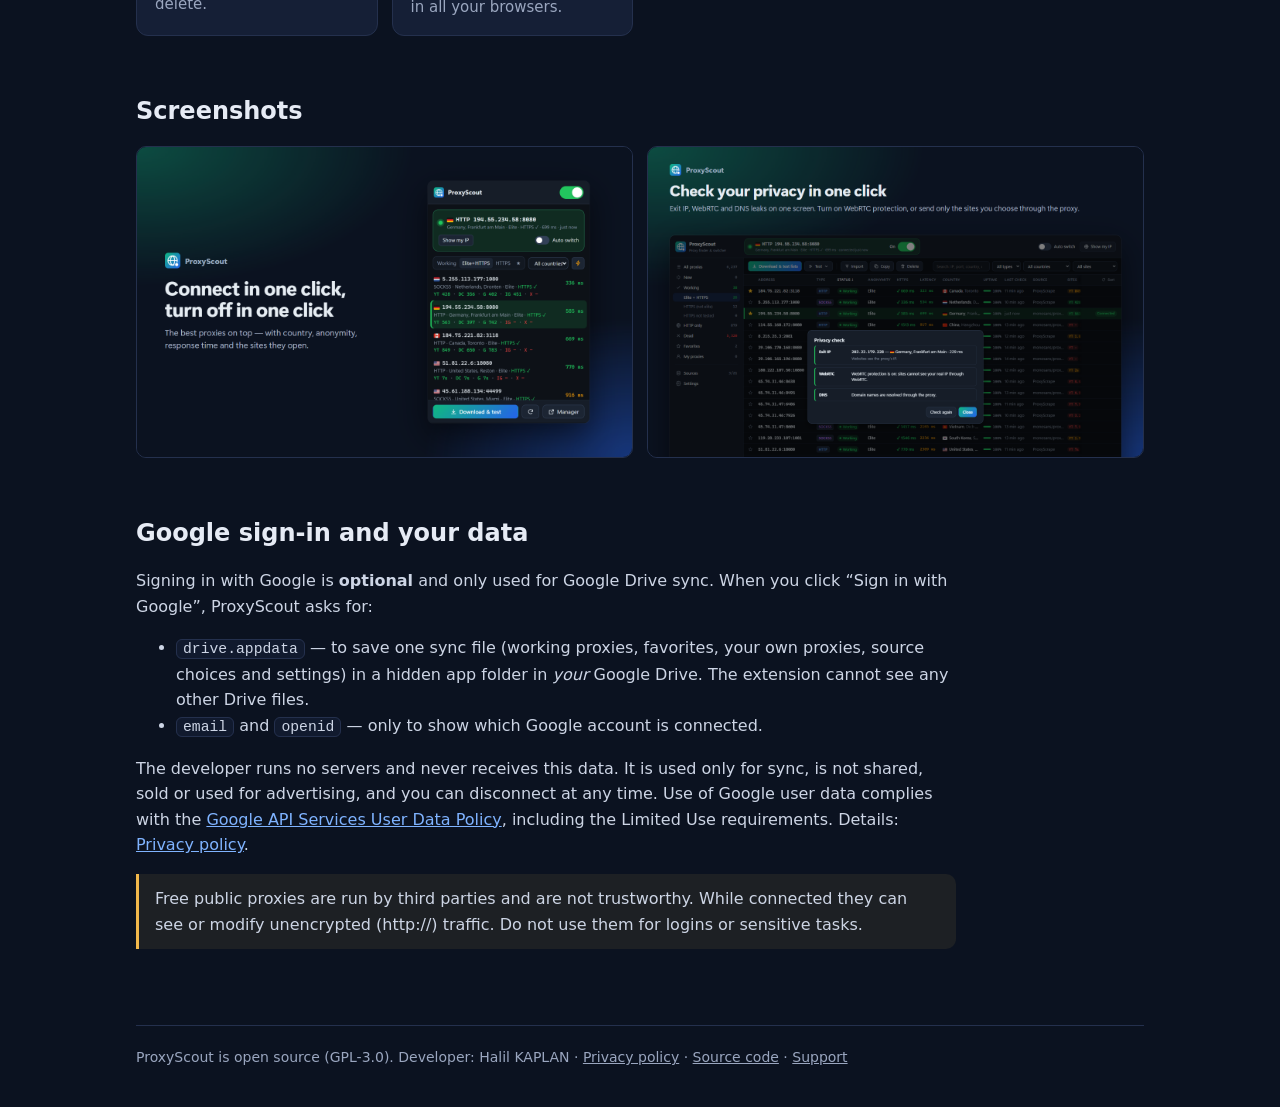
==== commit 562614ec: "ProxyScout: privacy check and My proxies on the homepage, STUN and WebRTC protection in the privacy " ====
--- a/proxyscout/index.html
+++ b/proxyscout/index.html
@@ -41,6 +41,8 @@
           <div class="card"><h3>Finds working proxies</h3><p>21 built-in sources plus your own list URLs. Every proxy is tested over HTTP and with two HTTPS connections, so only proxies that load real websites are kept.</p></div>
           <div class="card"><h3>Sorted by anonymity</h3><p>Elite + HTTPS, Elite, HTTPS, Anonymous and Transparent groups, with country flag, city, latency and uptime.</p></div>
           <div class="card"><h3>One-click connect</h3><p>Connect from the popup, turn it off with one switch. The toolbar icon shows the state, and auto switch moves to the best proxy if the current one dies.</p></div>
+          <div class="card"><h3>Privacy check</h3><p>"Show my IP" checks your exit IP, WebRTC and DNS leaks on one screen. WebRTC protection and "only these sites through the proxy" are one click away.</p></div>
+          <div class="card"><h3>My proxies</h3><p>Import your own proxies or add a paid provider's list address; the list is kept up to date every hour and is never removed by bulk delete.</p></div>
           <div class="card"><h3>Same list everywhere</h3><p>Optional sync through your browser account or your own Google Drive, so the list you built shows up in all your browsers.</p></div>
         </div>
       </section>
@@ -49,7 +51,7 @@
         <h2>Screenshots</h2>
         <div class="shots">
           <img src="assets/en/02-popup.png" width="1280" height="800" alt="Popup: connect in one click, turn off in one click" loading="lazy">
-          <img src="assets/en/03-cats.png" width="1280" height="800" alt="Proxies sorted by anonymity level" loading="lazy">
+          <img src="assets/en/03-privacy.png" width="1280" height="800" alt="Privacy check: exit IP, WebRTC and DNS" loading="lazy">
         </div>
       </section>
 
@@ -85,6 +87,8 @@
           <div class="card"><h3>Çalışan proxy'leri bulur</h3><p>21 hazır kaynak ve kendi liste adresleriniz. Her proxy HTTP ve iki ayrı HTTPS bağlantısıyla test edilir; yalnızca gerçek siteleri açabilenler kalır.</p></div>
           <div class="card"><h3>Gizlilik düzeyine göre ayırır</h3><p>Elit + HTTPS, Elit, HTTPS, Anonim ve Şeffaf grupları; ülke bayrağı, şehir, gecikme ve başarı oranıyla.</p></div>
           <div class="card"><h3>Tek tıkla bağlanır</h3><p>Popup'tan bağlanın, tek anahtarla kapatın. Araç çubuğu ikonu durumu gösterir; otomatik geçiş, bağlı proxy ölürse en iyisine geçer.</p></div>
+          <div class="card"><h3>Gizlilik kontrolü</h3><p>"IP'mi göster" çıkış IP'nizi, WebRTC ve DNS sızıntısını tek ekranda kontrol eder. WebRTC koruması ve "yalnızca bu siteler proxy'den" tek tık uzağınızda.</p></div>
+          <div class="card"><h3>Benim proxy'lerim</h3><p>Kendi proxy'lerinizi içe aktarın ya da ücretli sağlayıcınızın liste adresini ekleyin; liste saatte bir güncellenir ve toplu silmede korunur.</p></div>
           <div class="card"><h3>Her yerde aynı liste</h3><p>İsteğe bağlı olarak tarayıcı hesabınız ya da kendi Google Drive'ınız üzerinden senkron; hazırladığınız liste tüm tarayıcılarınızda görünür.</p></div>
         </div>
       </section>
@@ -93,7 +97,7 @@
         <h2>Ekran görüntüleri</h2>
         <div class="shots">
           <img src="assets/tr/02-popup.png" width="1280" height="800" alt="Popup: tek tıkla bağlan, tek tıkla kapat" loading="lazy">
-          <img src="assets/tr/03-cats.png" width="1280" height="800" alt="Gizlilik düzeyine göre kategoriler" loading="lazy">
+          <img src="assets/tr/03-privacy.png" width="1280" height="800" alt="Gizlilik kontrolü: çıkış IP'si, WebRTC ve DNS" loading="lazy">
         </div>
       </section>
 
